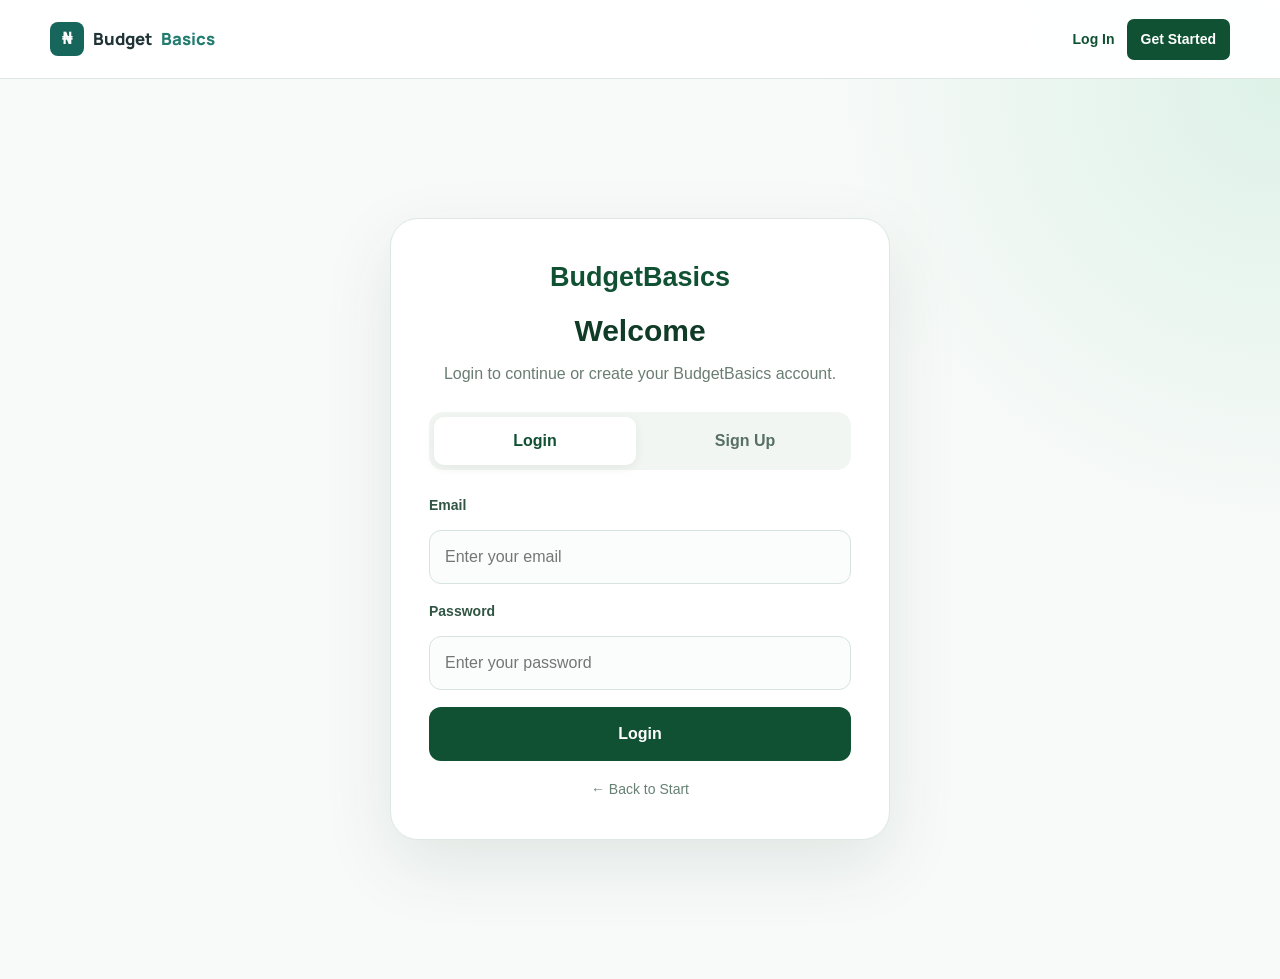
==== HTML/about.html @ 2eb4100d "website flow reconstructed" ====
<!DOCTYPE html>
<html lang="en">
<head>
  <meta charset="UTF-8">
  <meta name="viewport" content="width=device-width, initial-scale=1.0">
  <meta name="description" content="Learn about BudgetBasics and its beginner-focused financial education resources.">
  <title>About Us | BudgetBasics</title>
  <link rel="preconnect" href="https://fonts.googleapis.com">
  <link rel="preconnect" href="https://fonts.gstatic.com" crossorigin>
  <link href="https://fonts.googleapis.com/css2?family=DM+Sans:wght@400;500;600;700&family=Manrope:wght@700;800&display=swap" rel="stylesheet">
  <link rel="stylesheet" href="../styles.css">
  <script src="../site.js?v=browser-visits-1" defer></script>
</head>
<body data-requires-auth="true">
  <header class="site-header">
    <div class="header-inner">
      <a class="site-brand" href="landing.html" aria-label="BudgetBasics dashboard"><span class="brand-mark" aria-hidden="true">₦</span>Budget<span>Basics</span></a>
      <button class="menu-toggle" type="button" aria-expanded="false" aria-controls="site-navigation" aria-label="Open navigation"><span></span><span></span><span></span></button>
      <nav class="site-navigation" id="site-navigation" aria-label="Main navigation">
        <details><summary>Learn Budgeting</summary><div class="nav-submenu">
          <a href="learn-budgeting.html">Learning overview</a><a href="budgeting-basics.html">Budgeting Basics</a><a href="savings-goals.html">Savings Goals</a><a href="needs-vs-wants.html">Needs vs Wants</a><a href="expense-planner.html">Expense Planner</a><a href="money-mistakes.html">Money Mistakes</a>
        </div></details>
        <details><summary>Practice Planning</summary><div class="nav-submenu"><a href="savings-goals.html">Savings Goals</a><a href="expense-planner.html">Expense Planner</a></div></details>
        <details><summary>Explore Resources</summary><div class="nav-submenu">
          <a href="money-mistakes.html">Money Mistakes</a><a href="needs-vs-wants.html">Needs vs Wants</a><a href="infographics-gallery.html">Infographics &amp; Learning Gallery</a><a href="resource-library.html">Search, Sort &amp; Filter</a>
        </div></details>
        <a href="ai-assistant.html">AI Q&amp;A Assistant</a><a href="about.html" aria-current="page">About Us</a>
      </nav>
    </div>
  </header>
  <main>
    <section class="module-hero">
      <p class="eyebrow">About BudgetBasics</p>
      <h1>Money basics, made approachable</h1>
      <p>BudgetBasics is a beginner-focused learning project about building clearer, more thoughtful money habits.</p>
    </section>
    <section class="module-content about-content">
      <article class="about-intro">
        <p class="eyebrow">Our purpose</p>
        <h2>Help people feel more prepared to make everyday money decisions.</h2>
        <p>We bring budgeting lessons and simple planning exercises together in one place. The aim is to make core ideas easier to understand and practice, one step at a time.</p>
      </article>
      <div class="about-principles">
        <article><h2>Start with the basics</h2><p>Learn how income, expenses, saving, and spending choices relate to a personal budget.</p></article>
        <article><h2>Practice at your own pace</h2><p>Use the educational tools to explore examples and organize your own plans locally in your browser.</p></article>
        <article><h2>Know the limits</h2><p>BudgetBasics is not a bank, payment service, external AI provider, or replacement for professional financial advice.</p></article>
      </div>
    </section>
  </main>
</body>
</html>
---- styles.css ----
:root {
  --charcoal: #203336;
  --charcoal-soft: #405457;
  --teal: #227c70;
  --teal-dark: #17665c;
  --teal-pale: #e6f1ee;
  --muted: #6f7d7e;
  --surface: #ffffff;
  --page: #f4f7f6;
  --line: #c7ded9;
  --shadow: 0 18px 42px rgba(32, 51, 54, 0.08);
}

* {
  box-sizing: border-box;
}

html {
  scroll-behavior: smooth;
}

@keyframes fadeInUp {
  from {
    opacity: 0;
    transform: translateY(18px);
  }
  to {
    opacity: 1;
    transform: translateY(0);
  }
}

@keyframes fadeIn {
  from {
    opacity: 0;
  }
  to {
    opacity: 1;
  }
}

@keyframes shimmer {
  0% {
    background-position: -120px 0;
  }
  100% {
    background-position: 120px 0;
  }
}

@keyframes popIn {
  from {
    opacity: 0;
    transform: scale(0.92);
  }
  to {
    opacity: 1;
    transform: scale(1);
  }
}

@media (prefers-reduced-motion: reduce) {
  *,
  *::before,
  *::after {
    animation-duration: 0.001ms !important;
    animation-iteration-count: 1 !important;
    transition-duration: 0.001ms !important;
    scroll-behavior: auto !important;
  }
}

body {
  margin: 0;
  min-width: 320px;
  color: var(--charcoal);
  background: var(--page);
  font-family: "DM Sans", sans-serif;
  line-height: 1.5;
}

body::before {
  position: fixed;
  z-index: -1;
  top: 0;
  right: 0;
  width: min(42vw, 600px);
  height: 480px;
  content: "";
  background: radial-gradient(circle at top right, rgba(157, 211, 199, 0.34), transparent 68%);
  pointer-events: none;
}

a {
  color: inherit;
  text-decoration: none;
}

.site-header {
  background: rgba(255, 255, 255, 0.92);
  border-bottom: 1px solid rgba(199, 222, 217, 0.7);
}

.breadcrumbs {
  width: min(1120px, calc(100% - 48px));
  margin: 18px auto 0;
  color: var(--muted);
  font-size: 0.8rem;
}

.breadcrumbs ol {
  display: flex;
  flex-wrap: wrap;
  align-items: center;
  gap: 7px;
  margin: 0;
  padding: 0;
  list-style: none;
}

.breadcrumbs li + li::before {
  margin-right: 7px;
  color: #8b9a99;
  content: "/";
}

.breadcrumbs a {
  color: var(--teal-dark);
  font-weight: 700;
}

.breadcrumbs a:hover {
  text-decoration: underline;
  text-underline-offset: 3px;
}

.breadcrumbs [aria-current="page"] {
  color: var(--charcoal);
  font-weight: 700;
}

.header-inner {
  display: flex;
  align-items: center;
  justify-content: space-between;
  width: min(1120px, calc(100% - 48px));
  min-height: 78px;
  margin: 0 auto;
}

.site-brand {
  position: relative;
  display: inline-flex;
  align-items: center;
  gap: 9px;
  color: var(--charcoal);
  font-family: "Manrope", sans-serif;
  font-size: 1.05rem;
  font-weight: 800;
  white-space: nowrap;
}

.site-brand > span:last-child {
  color: var(--teal);
}

.brand-mark {
  display: grid;
  width: 34px;
  height: 34px;
  place-items: center;
  border-radius: 8px;
  color: white;
  background: var(--teal-dark);
  font-family: "DM Sans", sans-serif;
  font-size: 1rem;
}

.site-navigation {
  display: flex;
  align-items: center;
  gap: clamp(18px, 3vw, 34px);
  color: var(--muted);
  font-size: 0.88rem;
  font-weight: 600;
}

.visit-counter {
  position: absolute;
  top: -7px;
  right: -24px;
  z-index: 2;
  display: inline-flex;
  min-width: 27px;
  height: 19px;
  align-items: center;
  justify-content: center;
  gap: 3px;
  padding: 0 4px;
  border: 1.5px solid var(--surface);
  border-radius: 999px;
  color: var(--surface);
  background: var(--teal);
  font-size: 0.62rem;
  font-weight: 700;
  white-space: nowrap;
  box-shadow: 0 2px 6px rgba(21, 64, 65, 0.2);
}

.visit-counter svg {
  width: 12px;
  height: 12px;
  flex: 0 0 auto;
  fill: none;
  stroke: currentColor;
  stroke-width: 2;
}

.visit-counter-value {
  font-variant-numeric: tabular-nums;
}

.site-navigation details {
  border: 0;
  border-radius: 0;
  background: transparent;
  box-shadow: none;
}

.site-navigation details:hover {
  border-color: transparent;
}

.site-navigation a {
  position: relative;
  padding: 8px 0;
  transition: color 180ms ease;
}

.site-navigation details {
  position: relative;
}

.site-navigation summary {
  padding: 8px 0;
  color: var(--muted);
  cursor: pointer;
  font-size: 0.88rem;
  font-weight: 600;
  list-style: none;
  white-space: nowrap;
}

.site-navigation summary::-webkit-details-marker {
  display: none;
}

.site-navigation details[open] > summary {
  border: 0;
}

.site-navigation summary::after {
  display: inline-block;
  margin-left: 6px;
  content: "⌄";
  transition: transform 180ms ease;
}

.site-navigation details[open] > summary::after {
  transform: rotate(180deg);
}

.site-navigation summary:hover,
.site-navigation details[open] > summary {
  color: var(--teal-dark);
}

.nav-submenu {
  position: absolute;
  top: calc(100% + 8px);
  left: -14px;
  z-index: 20;
  display: none;
  min-width: 220px;
  padding: 8px 14px;
  border: 1px solid var(--line);
  border-radius: 8px;
  background: var(--surface);
  box-shadow: var(--shadow);
}

.site-navigation details[open] > .nav-submenu {
  display: grid;
}

.site-navigation .nav-submenu a {
  padding: 9px 0;
  white-space: nowrap;
}

.site-navigation details > .nav-submenu {
  padding: 8px 14px;
  border: 1px solid var(--line);
  border-radius: 8px;
  background: var(--surface);
  animation: dropdown-in 180ms ease both;
  transform-origin: top center;
}

@keyframes dropdown-in {
  from { opacity: 0; transform: translateY(-5px); }
  to { opacity: 1; transform: translateY(0); }
}

.nav-disabled {
  display: block;
  padding: 9px 0;
  color: #788988;
  cursor: not-allowed;
  font-size: 0.82rem;
  line-height: 1.4;
}

.site-navigation a:hover,
.site-navigation a:focus-visible,
.site-navigation a.active {
  color: var(--teal-dark);
}

.site-navigation a.active::after {
  position: absolute;
  right: 0;
  bottom: 0;
  left: 0;
  height: 2px;
  border-radius: 2px;
  content: "";
  background: var(--teal);
}

.menu-toggle {
  display: none;
  width: 42px;
  height: 42px;
  padding: 9px;
  border: 1px solid var(--line);
  border-radius: 8px;
  background: var(--surface);
  cursor: pointer;
}

.menu-toggle span {
  display: block;
  width: 22px;
  height: 2px;
  margin: 4px auto;
  border-radius: 2px;
  background: var(--charcoal);
  transition: transform 180ms ease, opacity 180ms ease;
}

.hero {
  padding: 92px 24px 82px;
  color: white;
  background: var(--teal);
  animation: fadeIn 600ms ease both;
}

.hero h1 {
  animation: fadeInUp 650ms cubic-bezier(0.22, 1, 0.36, 1) 80ms both;
}

.hero-description {
  animation: fadeInUp 650ms cubic-bezier(0.22, 1, 0.36, 1) 200ms both;
}

.eyebrow {
  animation: fadeInUp 600ms cubic-bezier(0.22, 1, 0.36, 1) both;
}

.hero-inner,
.learning-hub {
  width: min(1120px, 100%);
  margin: 0 auto;
}

.hero-inner {
  padding-left: 8px;
}

.eyebrow {
  margin: 0 0 14px;
  color: #8fc9be;
  font-size: 0.74rem;
  font-weight: 700;
  letter-spacing: 0.14em;
  text-transform: uppercase;
}

.hero h1,
.section-heading h2,
.topic-card h3 {
  margin: 0;
  font-family: "Manrope", sans-serif;
  letter-spacing: -0.045em;
}

.hero h1 {
  max-width: 700px;
  font-size: clamp(2.9rem, 7vw, 5.3rem);
  line-height: 1.02;
}

.hero-description {
  max-width: 530px;
  margin: 24px 0 0;
  color: #d9efea;
  font-size: clamp(1rem, 2vw, 1.15rem);
}

.learning-hub {
  padding: 74px 24px 100px;
}

.section-heading {
  display: flex;
  align-items: end;
  justify-content: space-between;
  gap: 32px;
  margin-bottom: 34px;
}

.section-heading .eyebrow {
  color: var(--teal);
}

.section-heading h2 {
  font-size: clamp(1.8rem, 4vw, 2.7rem);
  line-height: 1.1;
}

.section-intro {
  max-width: 340px;
  margin: 0 0 3px;
  color: var(--muted);
  font-size: 0.95rem;
}

.topic-grid {
  display: grid;
  grid-template-columns: repeat(6, 1fr);
  gap: 18px;
}

.topic-card {
  display: flex;
  grid-column: span 2;
  min-height: 252px;
  padding: 24px;
  border: 1px solid var(--line);
  border-radius: 12px;
  background: var(--surface);
  box-shadow: 0 4px 0 rgba(34, 124, 112, 0.03);
  transition: transform 220ms cubic-bezier(0.22, 1, 0.36, 1), border-color 220ms ease,
    box-shadow 320ms ease;
  animation: fadeInUp 560ms cubic-bezier(0.22, 1, 0.36, 1) both;
  animation-delay: calc(var(--card-index, 0) * 70ms);
  will-change: transform;
}

.topic-card:nth-child(1) {
  --card-index: 1;
}
.topic-card:nth-child(2) {
  --card-index: 2;
}
.topic-card:nth-child(3) {
  --card-index: 3;
}
.topic-card:nth-child(4) {
  --card-index: 4;
}
.topic-card:nth-child(5) {
  --card-index: 5;
}
.topic-card:nth-child(6) {
  --card-index: 6;
}

.topic-card:nth-child(n + 4) {
  grid-column: span 3;
}

.topic-card:hover {
  border-color: var(--teal);
  box-shadow: var(--shadow);
  transform: translateY(-6px) scale(1.012);
}

.topic-card:active {
  transform: translateY(-3px) scale(1.004);
  transition-duration: 90ms;
}

.card-number {
  transition: transform 300ms cubic-bezier(0.34, 1.56, 0.64, 1), background 220ms ease;
}

.topic-card:hover .card-number {
  transform: rotate(-8deg) scale(1.08);
  background: var(--teal);
  color: white;
}

.card-number {
  flex: 0 0 auto;
  width: 36px;
  height: 36px;
  margin-right: 18px;
  padding-top: 7px;
  border-radius: 50%;
  color: var(--teal);
  background: var(--teal-pale);
  font-size: 0.72rem;
  font-weight: 700;
  text-align: center;
}

.card-content {
  display: flex;
  flex: 1;
  flex-direction: column;
  align-items: flex-start;
}

.topic-card h3 {
  margin-top: 5px;
  font-size: 1.22rem;
  line-height: 1.2;
}

.topic-card p {
  margin: 13px 0 24px;
  color: var(--muted);
  font-size: 0.91rem;
}

.topic-image {
  display: block;
  width: 100%;
  height: 124px;
  margin: 0 0 14px;
  border-radius: 8px;
  background: var(--teal-pale);
  object-fit: cover;
}

.learn-link {
  display: inline-flex;
  align-items: center;
  gap: 8px;
  margin-top: auto;
  color: var(--teal-dark);
  font-size: 0.86rem;
  font-weight: 700;
  transition: gap 180ms ease, color 180ms ease;
}

.learn-link span {
  font-size: 1.1rem;
  line-height: 1;
}

.learn-link:hover,
.learn-link:focus-visible {
  gap: 12px;
  color: var(--teal);
}

.learn-link span {
  transition: transform 220ms cubic-bezier(0.34, 1.56, 0.64, 1);
}

.learn-link:hover span,
.learn-link:focus-visible span {
  transform: translateX(3px);
}

:focus-visible {
  outline: 3px solid rgba(34, 124, 112, 0.35);
  outline-offset: 4px;
  transition: outline-offset 150ms ease;
}

@media (max-width: 1024px) {
  .header-inner {
    position: relative;
    min-height: 70px;
  }

  .menu-toggle {
    display: block;
  }

  .site-navigation {
    position: absolute;
    top: calc(100% + 1px);
    right: 0;
    left: 0;
    z-index: 10;
    display: none;
    flex-direction: column;
    align-items: stretch;
    gap: 0;
    padding: 8px 24px 18px;
    border-bottom: 1px solid var(--line);
    background: var(--surface);
    box-shadow: 0 14px 25px rgba(32, 51, 54, 0.08);
  }

  .site-navigation.is-open {
    display: flex;
  }

  .site-navigation a {
    padding: 13px 0;
  }

  .site-navigation details {
    width: 100%;
  }

  .site-navigation summary {
    padding: 13px 0;
  }

  .nav-submenu {
    position: static;
    min-width: 0;
    padding: 0 12px 8px;
    border: 0;
    border-radius: 0;
    background: transparent;
    box-shadow: none;
  }

  .site-navigation details > .nav-submenu {
    padding: 0 12px 8px;
    border: 0;
    border-radius: 0;
    background: transparent;
  }

  .site-navigation .nav-submenu a,
  .site-navigation .nav-submenu .nav-disabled {
    padding: 9px 0;
    white-space: normal;
  }

  .site-navigation a.active::after {
    right: auto;
    width: 32px;
  }

  .menu-toggle.is-open span:nth-child(1) {
    transform: translateY(6px) rotate(45deg);
  }

  .menu-toggle.is-open span:nth-child(2) {
    opacity: 0;
  }

  .menu-toggle.is-open span:nth-child(3) {
    transform: translateY(-6px) rotate(-45deg);
  }

  .hero {
    padding: 72px 24px 68px;
  }

  .learning-hub {
    padding-top: 58px;
  }

  .section-heading {
    display: block;
  }

  .section-intro {
    margin-top: 15px;
  }

  .topic-grid {
    display: grid;
    grid-template-columns: 1fr;
  }

  .topic-card,
  .topic-card:nth-child(n + 4) {
    grid-column: auto;
  }
}

@media (max-width: 430px) {
  .header-inner,
  .learning-hub {
    width: min(100% - 32px, 1120px);
  }

  .hero {
    padding-right: 16px;
    padding-left: 16px;
  }

  .learning-hub {
    padding-right: 0;
    padding-left: 0;
  }

  .topic-card {
    min-height: 230px;
    padding: 20px;
  }
}

.back-link {
  color: var(--teal-dark);
  font-size: 0.9rem;
  font-weight: 700;
}

.module-page {
  min-height: calc(100vh - 78px);
}

.module-hero {
  padding: 72px 24px 64px;
  color: white;
  background: var(--teal);
  animation: fadeIn 550ms ease both;
}

.module-hero h1 {
  animation: fadeInUp 600ms cubic-bezier(0.22, 1, 0.36, 1) 80ms both;
}

.module-hero p:last-child {
  animation: fadeInUp 600ms cubic-bezier(0.22, 1, 0.36, 1) 180ms both;
}

.module-hero > * {
  width: min(1120px, 100%);
  margin-right: auto;
  margin-left: auto;
}

.module-hero .eyebrow {
  color: #a8d7ce;
}

.module-hero h1 {
  margin-top: 0;
  font-family: "Manrope", sans-serif;
  font-size: clamp(2.5rem, 6vw, 4.5rem);
  letter-spacing: -0.045em;
  line-height: 1.04;
}

.module-hero p:last-child {
  max-width: 580px;
  margin-top: 18px;
  color: #d9efea;
  font-size: 1.08rem;
}

.module-content {
  width: min(1120px, calc(100% - 48px));
  margin: 0 auto;
  padding: 64px 0 96px;
}

.concept-grid {
  display: grid;
  grid-template-columns: repeat(4, 1fr);
  gap: 18px;
}

.info-card,
.tool-card,
.result-card,
.question-card,
.classifier-card,
.decision-guide {
  padding: 26px;
  border: 1px solid var(--line);
  border-radius: 12px;
  background: var(--surface);
  box-shadow: 0 4px 0 rgba(34, 124, 112, 0.03);
  animation: fadeInUp 500ms cubic-bezier(0.22, 1, 0.36, 1) both;
  transition: box-shadow 240ms ease, transform 240ms ease, border-color 240ms ease;
}

.info-card:hover {
  border-color: var(--line);
  box-shadow: var(--shadow);
  transform: translateY(-3px);
}

.concept-grid .info-card:nth-child(1) {
  animation-delay: 0ms;
}
.concept-grid .info-card:nth-child(2) {
  animation-delay: 70ms;
}
.concept-grid .info-card:nth-child(3) {
  animation-delay: 140ms;
}
.concept-grid .info-card:nth-child(4) {
  animation-delay: 210ms;
}

.info-card h2,
.tool-card h2,
.result-card h2,
.question-card h2,
.classifier-card h2,
.decision-guide h2,
.module-section h2,
.list-heading h2 {
  margin: 0;
  font-family: "Manrope", sans-serif;
  font-size: 1.35rem;
  letter-spacing: -0.035em;
  line-height: 1.2;
}

.info-card p,
.result-card p,
.question-card p,
.classifier-card p,
.decision-guide li {
  color: var(--muted);
  font-size: 0.92rem;
}

.info-card strong {
  display: block;
  margin-top: 22px;
  color: var(--teal-dark);
  font-size: 0.75rem;
  text-transform: uppercase;
  letter-spacing: 0.08em;
}

.info-card .example {
  margin-bottom: 0;
  color: var(--charcoal-soft);
  font-weight: 600;
}

.module-section {
  margin-top: 58px;
}

.table-wrap {
  overflow-x: auto;
  margin-top: 22px;
  border: 1px solid var(--line);
  border-radius: 12px;
  background: var(--surface);
}

table {
  width: 100%;
  border-collapse: collapse;
  text-align: left;
}

th,
td {
  padding: 14px 18px;
  border-bottom: 1px solid #e5eeec;
  font-size: 0.9rem;
  white-space: nowrap;
}

tbody tr {
  transition: background 180ms ease;
}

tbody tr:hover {
  background: var(--teal-pale);
}

th {
  color: var(--teal-dark);
  background: var(--teal-pale);
  font-size: 0.75rem;
  letter-spacing: 0.06em;
  text-transform: uppercase;
}

tr:last-child td {
  border-bottom: 0;
}

.table-total td {
  color: var(--teal-dark);
  font-weight: 700;
}

.question-card,
.classifier-card,
.decision-guide {
  margin-top: 30px;
}

.question-card .eyebrow,
.classifier-card .eyebrow,
.decision-guide .eyebrow,
.tool-card .eyebrow,
.result-card .eyebrow {
  color: var(--teal);
}

.answer-options {
  display: flex;
  flex-wrap: wrap;
  gap: 10px;
  margin-top: 22px;
}

.answer-options button,
.primary-button,
.row-action {
  border: 1px solid var(--teal);
  border-radius: 7px;
  color: white;
  background: var(--teal);
  cursor: pointer;
  font: inherit;
  font-size: 0.88rem;
  font-weight: 700;
  transition: background 180ms ease, transform 180ms ease;
}

.answer-options button {
  padding: 11px 17px;
}

.answer-options button:hover,
.primary-button:hover,
.row-action:hover {
  background: var(--teal-dark);
  transform: translateY(-2px);
}

.answer-options button:active,
.primary-button:active,
.row-action:active {
  transform: translateY(0) scale(0.98);
  transition-duration: 90ms;
}

.feedback {
  min-height: 24px;
  margin-bottom: 0;
  font-weight: 600;
}

.feedback:not(:empty) {
  animation: fadeInUp 260ms cubic-bezier(0.22, 1, 0.36, 1) both;
}

.feedback.success {
  color: var(--teal-dark);
}

.feedback.error,
.form-error {
  color: #a33f35;
}

.form-error:not(:empty) {
  animation: fadeInUp 220ms ease both;
}

.decision-guide {
  color: white;
  background: var(--charcoal);
}

.decision-guide h2 {
  margin-bottom: 18px;
}

.decision-guide .eyebrow {
  color: #8fc9be;
}

.decision-guide ol {
  display: grid;
  grid-template-columns: repeat(4, 1fr);
  gap: 20px;
  margin: 0;
  padding-left: 22px;
}

.decision-guide li {
  padding-left: 5px;
  color: #d7e4e1;
}

.decision-guide strong {
  color: white;
}

.tool-layout {
  display: grid;
  grid-template-columns: minmax(260px, 0.8fr) minmax(0, 1.2fr);
  gap: 22px;
  align-items: start;
}

.tool-card,
.result-card {
  display: flex;
  flex-direction: column;
}

label {
  margin-top: 17px;
  color: var(--charcoal-soft);
  font-size: 0.8rem;
  font-weight: 700;
}

input,
select {
  width: 100%;
  margin-top: 6px;
  padding: 11px 12px;
  border: 1px solid var(--line);
  border-radius: 6px;
  color: var(--charcoal);
  background: #fbfdfc;
  font: inherit;
  transition: border-color 200ms ease, outline-offset 200ms ease, box-shadow 200ms ease;
}

input:focus,
select:focus {
  border-color: var(--teal);
  outline: 3px solid rgba(34, 124, 112, 0.15);
}

input:hover,
select:hover {
  border-color: var(--teal);
}

.primary-button {
  margin-top: 22px;
  padding: 12px 16px;
}

.form-error {
  min-height: 22px;
  margin: 12px 0 0;
  font-size: 0.84rem;
}

.progress-track {
  height: 14px;
  margin: 28px 0 18px;
  overflow: hidden;
  border-radius: 20px;
  background: var(--teal-pale);
}

.progress-bar {
  width: 0;
  height: 100%;
  border-radius: inherit;
  background: linear-gradient(90deg, var(--teal) 0%, var(--teal-dark) 50%, var(--teal) 100%);
  background-size: 240px 100%;
  transition: width 450ms cubic-bezier(0.22, 1, 0.36, 1);
  animation: shimmer 1.6s linear infinite;
}

.tip {
  margin-top: auto;
  padding: 14px;
  border-left: 3px solid var(--teal);
  background: var(--teal-pale);
  color: var(--charcoal-soft) !important;
  font-size: 0.86rem !important;
}

.list-heading {
  display: flex;
  align-items: end;
  justify-content: space-between;
  gap: 18px;
  padding: 24px 24px 0;
}

.list-heading strong {
  color: var(--teal-dark);
  font-size: 0.9rem;
  white-space: nowrap;
}

.expense-list table {
  margin-top: 22px;
}

.empty-row td {
  padding: 28px 18px;
  color: var(--muted);
  text-align: center;
}

.row-action {
  padding: 6px 9px;
  font-size: 0.75rem;
}

.balance-note {
  margin: 0;
  padding: 18px 24px 22px;
  color: var(--muted);
  font-size: 0.86rem;
}

.balance-note strong {
  color: var(--charcoal);
}

.accordion-list {
  display: grid;
  gap: 12px;
}

details {
  border: 1px solid var(--line);
  border-radius: 10px;
  background: var(--surface);
  transition: border-color 200ms ease, box-shadow 200ms ease;
}

details:hover {
  border-color: var(--teal);
}

summary {
  padding: 20px 24px;
  color: var(--charcoal);
  cursor: pointer;
  font-family: "Manrope", sans-serif;
  font-size: 1.06rem;
  font-weight: 700;
  list-style-position: inside;
  transition: color 200ms ease;
}

summary::marker {
  transition: transform 220ms ease;
}

details[open] summary {
  color: var(--teal-dark);
  border-bottom: 1px solid var(--line);
}

details > div {
  padding: 4px 24px 18px;
  animation: fadeInUp 260ms cubic-bezier(0.22, 1, 0.36, 1) both;
}

details p {
  margin-bottom: 0;
  color: var(--muted);
  font-size: 0.94rem;
}

.sr-only {
  position: absolute;
  width: 1px;
  height: 1px;
  padding: 0;
  overflow: hidden;
  clip: rect(0, 0, 0, 0);
  white-space: nowrap;
  border: 0;
}

@media (max-width: 780px) {
  .back-link {
    max-width: calc(100% - 58px);
    overflow: hidden;
    text-overflow: ellipsis;
    white-space: nowrap;
  }

  .module-content {
    width: min(100% - 32px, 1120px);
    padding-top: 46px;
  }

  .breadcrumbs {
    width: min(100% - 32px, 1120px);
    margin-top: 14px;
    font-size: 0.76rem;
  }

  .concept-grid,
  .decision-guide ol,
  .tool-layout {
    grid-template-columns: 1fr;
  }

  .module-hero {
    padding: 58px 16px 52px;
  }
}

/* Infographics and visual learning gallery */
.gallery-grid,
.about-principles {
  display: grid;
  grid-template-columns: repeat(2, minmax(0, 1fr));
  gap: 22px;
}

.gallery-item,
.resource-card,
.about-intro,
.about-principles article,
.assistant-tool,
.assistant-aside {
  min-width: 0;
  padding: 24px;
  border: 1px solid var(--line);
  border-radius: 8px;
  background: var(--surface);
}

.infographic {
  display: flex;
  min-height: 210px;
  flex-direction: column;
  justify-content: center;
  gap: 15px;
  margin: 0 0 22px;
  padding: 24px;
  border-radius: 6px;
  background: var(--teal-pale);
}

.budget-visual-total,
.expense-note {
  color: var(--charcoal);
  font-family: "Manrope", sans-serif;
  font-size: 1rem;
  font-weight: 800;
}

.budget-visual-row {
  display: grid;
  grid-template-columns: 90px minmax(0, 1fr);
  align-items: center;
  gap: 12px;
  color: var(--charcoal-soft);
  font-size: 0.8rem;
  font-weight: 700;
}

.budget-visual-row > div,
.goal-track {
  height: 11px;
  overflow: hidden;
  border-radius: 8px;
  background: white;
}

.budget-visual-row i,
.goal-track i {
  display: block;
  height: 100%;
  border-radius: inherit;
}

.essential-fill { width: 76%; background: var(--teal); }
.flexible-fill { width: 51%; background: #73a89e; }
.savings-fill { width: 31%; background: #d89048; }

.choice-visual {
  flex-direction: row;
  align-items: center;
  gap: 18px;
}

.choice-visual > div {
  display: grid;
  min-height: 135px;
  flex: 1;
  align-content: center;
  justify-items: center;
  gap: 8px;
  border: 1px solid rgba(34, 124, 112, 0.22);
  border-radius: 7px;
  background: white;
}

.choice-mark {
  display: grid;
  width: 35px;
  aspect-ratio: 1;
  place-items: center;
  border-radius: 50%;
  color: white;
  background: var(--teal-dark);
  font-weight: 800;
}

.want-mark { background: #bd7840; }
.choice-visual strong { color: var(--charcoal); }
.choice-visual small { color: var(--muted); }

.goal-ring {
  display: grid;
  width: 94px;
  aspect-ratio: 1;
  place-items: center;
  align-self: center;
  border: 9px solid #d89048;
  border-left-color: var(--teal);
  border-bottom-color: var(--teal);
  border-radius: 50%;
  color: var(--charcoal);
  font-size: 0.72rem;
  font-weight: 800;
}

.goal-track i { width: 63%; background: var(--teal); }
.goal-labels,
.month-labels { display: flex; justify-content: space-between; gap: 8px; color: var(--muted); font-size: 0.72rem; }

.month-track {
  display: grid;
  grid-template-columns: repeat(4, 1fr);
  align-items: end;
  gap: 14px;
  height: 82px;
  padding: 0 12px;
  border-bottom: 2px solid var(--teal-dark);
}

.month-track i { display: block; height: 46%; border-radius: 5px 5px 0 0; background: var(--teal); }
.month-track i:nth-child(2) { height: 72%; background: #73a89e; }
.month-track i:nth-child(3) { height: 54%; background: #d89048; }
.month-track i:nth-child(4) { height: 88%; background: var(--teal-dark); }

.gallery-copy h2,
.resource-card h3,
.about-intro h2,
.about-principles h2,
.assistant-aside h2 {
  margin: 0 0 10px;
  color: var(--charcoal);
  font-family: "Manrope", sans-serif;
  font-size: 1.2rem;
  line-height: 1.35;
}

.gallery-feature-image {
  margin: 0 0 28px;
  padding: 18px;
  border: 1px solid var(--line);
  border-radius: 8px;
  background: var(--surface);
}

.gallery-feature-image img {
  display: block;
  width: min(100%, 840px);
  max-height: 420px;
  height: auto;
  margin: 0 auto;
  object-fit: contain;
}

.gallery-feature-image figcaption {
  width: min(100%, 840px);
  margin: 10px auto 0;
  color: var(--muted);
  font-size: 0.78rem;
}

.gallery-copy .eyebrow,
.resource-card .eyebrow,
.assistant-aside .eyebrow,
.about-intro .eyebrow {
  margin-bottom: 8px;
  color: var(--teal-dark);
}

.gallery-copy > p:not(.eyebrow),
.resource-card > p:not(.eyebrow),
.about-intro > p:not(.eyebrow),
.about-principles p {
  margin: 0 0 16px;
  color: var(--muted);
  font-size: 0.92rem;
}

/* Searchable and filterable resource library */
.resource-controls {
  display: grid;
  grid-template-columns: minmax(230px, 1fr) minmax(155px, 0.45fr) minmax(155px, 0.45fr) auto;
  align-items: end;
  gap: 14px;
  padding: 20px;
  border: 1px solid var(--line);
  border-radius: 8px;
  background: var(--surface);
}

.resource-controls label,
.assistant-form label {
  display: block;
  margin: 0 0 7px;
  color: var(--charcoal-soft);
  font-size: 0.8rem;
  font-weight: 700;
}

.resource-controls input,
.resource-controls select,
.assistant-form input {
  margin: 0;
}

.resource-reset {
  min-height: 42px;
  padding: 9px 13px;
  border: 1px solid var(--line);
  border-radius: 6px;
  color: var(--teal-dark);
  background: white;
  font-size: 0.82rem;
  font-weight: 700;
}

.resource-reset:hover { background: var(--teal-pale); }

.resource-count {
  margin: 22px 0 12px;
  color: var(--muted);
  font-size: 0.86rem;
  font-weight: 700;
}

.resource-grid {
  display: grid;
  grid-template-columns: repeat(3, minmax(0, 1fr));
  gap: 16px;
}

.resource-card {
  display: flex;
  min-height: 235px;
  flex-direction: column;
  align-items: flex-start;
}

.resource-card[hidden] { display: none; }
.resource-card .learn-link { margin-top: auto; }

.resource-empty {
  padding: 30px 16px;
  color: var(--muted);
  text-align: center;
}

/* Q&A learning assistant */
.assistant-layout {
  display: grid;
  grid-template-columns: minmax(0, 1.4fr) minmax(250px, 0.8fr);
  align-items: start;
  gap: 20px;
}

.assistant-tool { padding: 0; overflow: hidden; }

.assistant-conversation {
  display: flex;
  min-height: 320px;
  max-height: 520px;
  flex-direction: column;
  gap: 12px;
  padding: 22px;
  overflow-y: auto;
  background: #f8fbf9;
}

.assistant-message {
  max-width: min(88%, 560px);
  margin: 0;
  padding: 12px 14px;
  border: 1px solid var(--line);
  border-radius: 8px;
  color: var(--charcoal);
  background: white;
  font-size: 0.92rem;
}

.assistant-message.user { align-self: flex-end; color: white; border-color: var(--teal-dark); background: var(--teal-dark); }
.assistant-message.assistant { align-self: flex-start; }

.assistant-form { padding: 18px 20px 20px; border-top: 1px solid var(--line); }
.assistant-input-row { display: flex; align-items: center; gap: 10px; }
.assistant-input-row input { min-width: 0; }
.assistant-input-row .primary-button { flex: 0 0 auto; margin: 0; }

.assistant-aside { padding: 24px; }
.assistant-aside h2 { margin-bottom: 16px; }
.assistant-prompts { display: grid; gap: 8px; }
.assistant-prompts button {
  padding: 10px 12px;
  border: 1px solid var(--line);
  border-radius: 6px;
  color: var(--teal-dark);
  background: white;
  cursor: pointer;
  font: inherit;
  font-size: 0.84rem;
  text-align: left;
}
.assistant-prompts button:hover { border-color: var(--teal); background: var(--teal-pale); }
.assistant-disclaimer { margin: 18px 0 0; color: var(--muted); font-size: 0.78rem; line-height: 1.55; }

/* About page */
.about-intro { max-width: 850px; margin-bottom: 22px; padding: 30px; }
.about-intro h2 { max-width: 700px; font-size: 1.7rem; }
.about-principles article { padding: 23px; }
.about-principles h2 { font-size: 1.05rem; }
.about-principles p { margin-bottom: 0; }

@media (max-width: 900px) {
  .resource-controls { grid-template-columns: repeat(2, minmax(0, 1fr)); }
  .resource-grid { grid-template-columns: repeat(2, minmax(0, 1fr)); }
  .assistant-layout { grid-template-columns: 1fr; }
}

@media (max-width: 600px) {
  .gallery-grid,
  .resource-grid,
  .about-principles,
  .resource-controls { grid-template-columns: 1fr; }
  .gallery-item,
  .resource-card,
  .about-intro,
  .about-principles article,
  .assistant-aside { padding: 18px; }
  .infographic { min-height: 185px; padding: 18px; }
  .assistant-conversation { min-height: 270px; padding: 16px; }
  .assistant-form { padding: 15px; }
}

@media (prefers-reduced-motion: reduce) {
  .site-navigation summary::after { transition: none; }
  .site-navigation details > .nav-submenu { animation: none; }
}
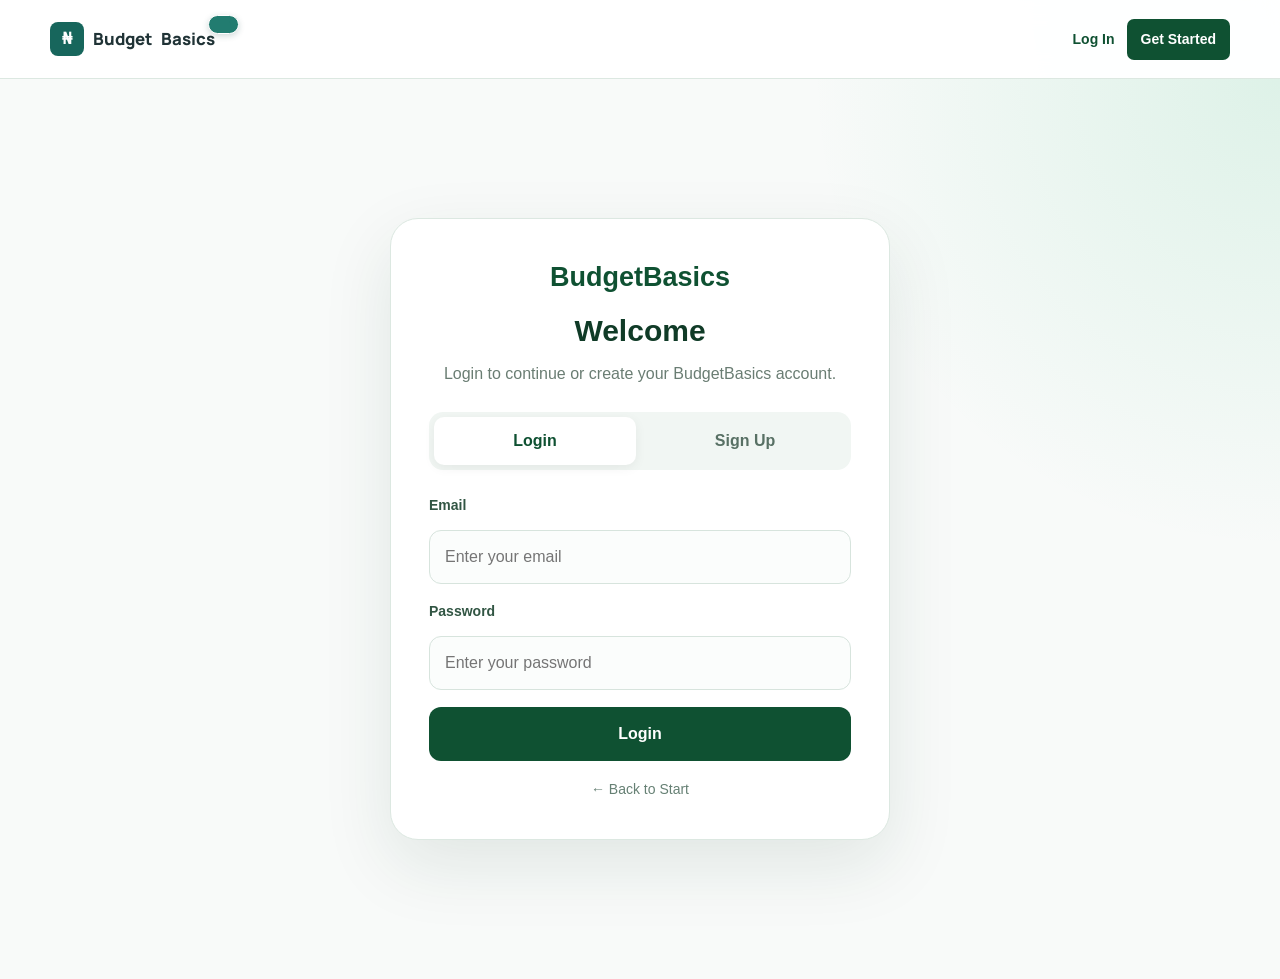
==== commit 87dec0e1: "visit count add" ====
--- a/HTML/about.html
+++ b/HTML/about.html
@@ -9,7 +9,7 @@
   <link rel="preconnect" href="https://fonts.gstatic.com" crossorigin>
   <link href="https://fonts.googleapis.com/css2?family=DM+Sans:wght@400;500;600;700&family=Manrope:wght@700;800&display=swap" rel="stylesheet">
   <link rel="stylesheet" href="../styles.css">
-  <script src="../site.js?v=browser-visits-1" defer></script>
+  <script src="../site.js?v=visit-icon-3" defer></script>
 </head>
 <body data-requires-auth="true">
   <header class="site-header">
